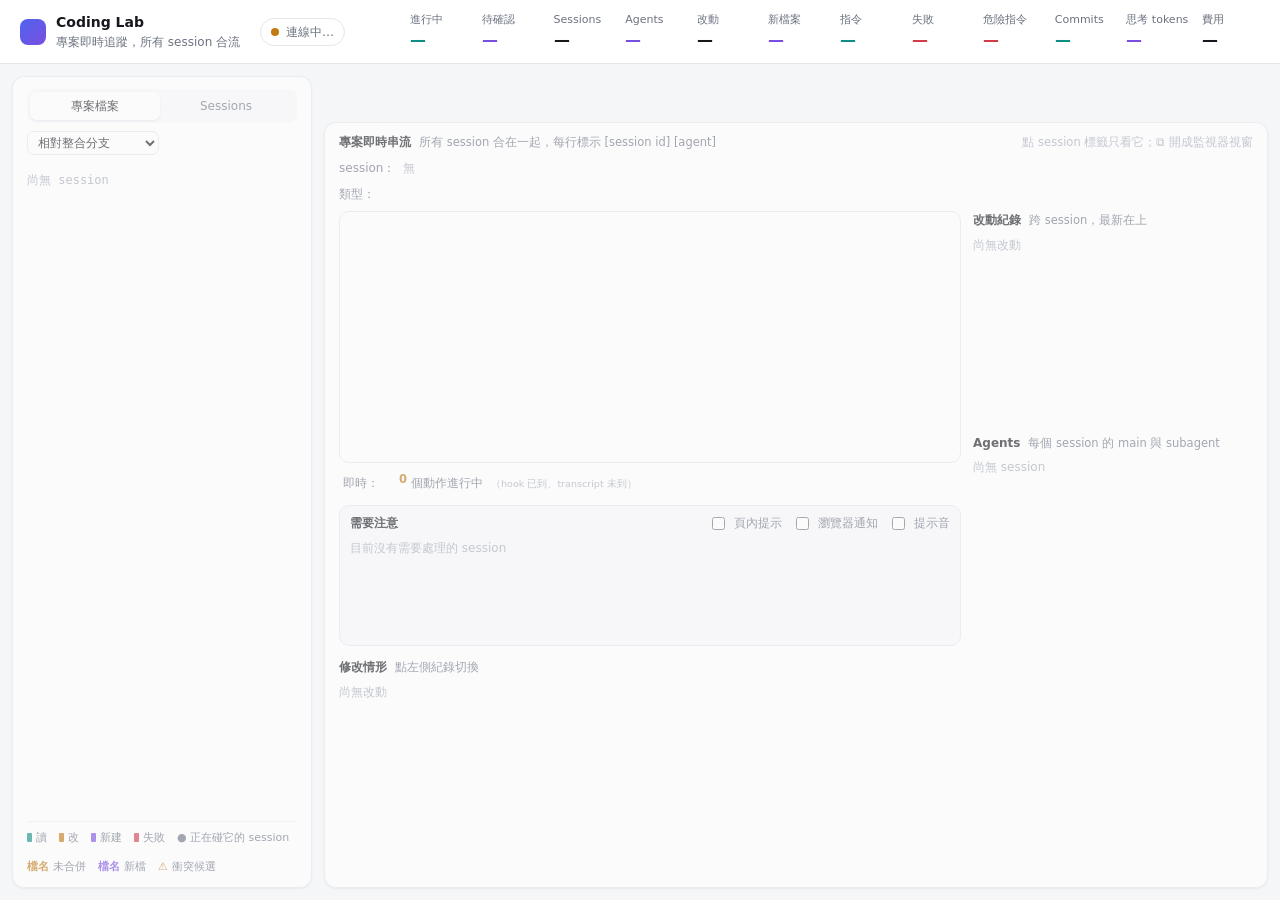
==== web/index.html @ 51d3cd5a "「相對 main」改成自動偵測整合分支：依序找 develop、main、master，baseRef 回實際用的分支；選單改叫「相對整合分支」 refs #693 [done] Co-Authore" ====
<!doctype html>
<html lang="zh-Hant">
<head>
<meta charset="utf-8">
<meta name="viewport" content="width=device-width, initial-scale=1">
<title>Coding Lab</title>
<link rel="stylesheet" href="css/app.css">
<script type="module" src="js/main.js"></script>
</head>
<body class="stale">
<header class="top">
  <div class="brand"><div><h1>Coding Lab</h1><small id="project">專案即時追蹤，所有 session 合流</small></div></div>
  <div class="ctl">
    <span class="conn connecting" id="conn"><i></i><span id="connText">連線中…</span></span>
    <button class="btn" id="mockDrop" hidden>模擬斷線</button>
  </div>
  <div class="kpis" id="kpis">
    <div class="kpi"><span>進行中</span><b class="live" data-k="live">—</b></div>
    <div class="kpi"><span>待確認</span><b class="v" data-k="attention">—</b></div>
    <div class="kpi"><span>Sessions</span><b data-k="sessions">—</b></div>
    <div class="kpi"><span>Agents</span><b class="v" data-k="agents">—</b></div>
    <div class="kpi"><span>改動</span><b data-k="edits">—</b></div>
    <div class="kpi"><span>新檔案</span><b class="v" data-k="writes">—</b></div>
    <div class="kpi"><span>指令</span><b class="t" data-k="commands">—</b></div>
    <div class="kpi"><span>失敗</span><b class="r" data-k="failures">—</b></div>
    <div class="kpi"><span>危險指令</span><b class="r" data-k="dangers">—</b></div>
    <div class="kpi"><span>Commits</span><b class="t" data-k="commits">—</b></div>
    <div class="kpi km" tabindex="0" data-m="thinkingTokens"><span>思考 tokens<i class="km-i">▾</i></span><b class="v" data-k="thinkingTokens">—</b></div>
    <div class="kpi km" tabindex="0" data-m="costUsd"><span>費用<i class="km-i">▾</i></span><b data-k="costUsd">—</b></div>
  </div>
</header>
<div class="kpop" id="kpop" role="tooltip" hidden></div>
<div class="toasts" id="toasts" aria-live="polite"></div>

<div class="main">
  <section class="col col-tree">
    <div class="tabs" role="tablist">
      <button class="tab on" role="tab" data-t="tree">專案檔案</button>
      <button class="tab" role="tab" data-t="sess">Sessions<small id="sessCount"></small></button>
    </div>
    <div class="tbar" id="tbar">
      <select id="tProj" title="專案（session 的 cwd；worktree 與子目錄歸到上層）" hidden></select>
      <select id="tBase" title="檔名顏色依這個基準的 git 狀態">
        <option value="main">相對整合分支</option>
        <option value="since">本次開啟以來</option>
        <option value="session">單一 session</option>
        <option value="commit">相對某個 commit</option>
      </select>
      <select id="tBaseSess" title="只看這個 session 的改動" hidden></select>
      <input id="tBaseHash" class="hash" placeholder="commit hash" spellcheck="false" autocomplete="off" maxlength="64" hidden>
      <small class="tinfo" id="tInfo"></small>
    </div>
    <div class="tree pane" id="tree"><div class="none">尚無 session</div></div>
    <div class="sess pane" id="sess" hidden><div class="none">尚無 session</div></div>
    <div class="leg" id="treeLeg"><span><i style="background:var(--teal)"></i>讀</span><span><i style="background:var(--amber)"></i>改</span><span><i style="background:var(--violet)"></i>新建</span><span><i style="background:var(--rose)"></i>失敗</span><span>● 正在碰它的 session</span><span class="lg-git"><b class="g-mod">檔名</b>未合併</span><span class="lg-git"><b class="g-new">檔名</b>新檔</span><span class="lg-git"><b class="g-cf">⚠</b>衝突候選</span></div>
  </section>

  <section class="col col-work">
    <nav class="stabs" id="stabs"></nav>
    <div class="blk" id="replayblk" hidden>
      <div class="ovh"><h2>專案回放<small>選專案與時間範圍，所有 session（含已結束）合成一條串流</small></h2><span class="rptag">回放</span></div>
      <div class="filters rpform">
        <select id="rpProj" title="專案（session 的 cwd；worktree 與子目錄歸到上層）"></select>
        <select id="rpRange" title="時間範圍">
          <option value="3h">最近 3 小時</option>
          <option value="today">今天</option>
          <option value="yesterday">昨天</option>
          <option value="custom">自訂</option>
        </select>
        <span id="rpCustom" hidden><input type="datetime-local" id="rpFrom" aria-label="開始"> – <input type="datetime-local" id="rpTo" aria-label="結束"></span>
        <button class="btn sm" id="rpGo">載入</button>
        <small class="tinfo" id="rpInfo"></small>
      </div>
      <div class="filters"><span class="lab">session：</span><span id="rpSess"><span class="none">無</span></span></div>
      <div class="filters"><span class="lab">類型：</span><span id="rpKind"></span></div>
      <div class="streamwrap rpwrap"><div class="stream" id="rpStream"></div></div>
    </div>
    <div class="blk" id="allblk">
      <div class="ovh"><h2>專案即時串流<small>所有 session 合在一起，每行標示 [session id] [agent]</small></h2><span class="hint">點 session 標籤只看它；⧉ 開成監視器視窗</span></div>
      <div class="degraded-note" id="degradedNote" role="status" hidden></div>
      <div class="filters"><span class="lab">session：</span><span id="fSess"><span class="none">無</span></span></div>
      <div class="filters"><span class="lab">類型：</span><span id="fKind"></span></div>
      <div class="sgrid">
        <div class="scol">
          <div class="streamwrap">
            <div class="stream" id="stream"></div>
            <div class="livebar">
              <button id="liveToggle" aria-expanded="false" aria-controls="liveWin">即時：<b id="liveN">0</b> 個動作進行中<small>（hook 已到、transcript 未到）</small></button>
            </div>
          </div>
          <div class="att-blk">
            <div class="ovh"><h2>需要注意</h2>
              <label class="swl"><input type="checkbox" id="nToast">頁內提示</label>
              <label class="swl" id="nBrowserL"><input type="checkbox" id="nBrowser">瀏覽器通知</label>
              <label class="swl"><input type="checkbox" id="nSound">提示音</label>
              <button class="hint nhint" id="nHint" hidden></button>
              <button class="btn sm ackall" id="ackAll" hidden title="已確認佇列裡的每一列（所有視窗一致）">全部確認</button>
            </div>
            <div class="att" id="att"><div class="none">目前沒有需要處理的 session</div></div>
          </div>
        </div>
        <div class="sside">
          <div class="sblk"><h2>改動紀錄<small>跨 session，最新在上</small></h2><div class="chg" id="chg"><div class="none">尚無改動</div></div></div>
          <div class="sblk"><h2>Agents<small>每個 session 的 main 與 subagent</small></h2><div class="agall" id="agall"><div class="none">尚無 session</div></div></div>
        </div>
        <div class="sside">
          <div class="sblk"><h2>修改情形<small>點左側紀錄切換</small></h2>
            <div class="fb" id="gfb" hidden><div class="h"><span id="fbKind"></span><b id="fbPath"></b></div><div class="diff" id="fbBody"></div></div>
            <div class="none" id="gfbNone">尚無改動</div>
          </div>
        </div>
      </div>
    </div>
    <div class="blk spane" id="spane" hidden>
      <div class="ph">
        <span class="sid" id="spSid"></span><span class="pr" id="spPrompt"></span><span class="right"><span class="rptag" id="spReplayTag" title="從存下來的紀錄讀回" hidden>回放</span><span class="mdl" id="spModel"></span><button class="btn sm" id="spReplay" title="從存下來的紀錄重新讀回這個 session" hidden>▶ 回放</button><button class="btn sm" id="spPop" title="開成監視器視窗">⧉ 監視器</button></span>
        <span class="doing" id="spDoing" hidden></span>
        <span class="meta">
          <span>⎇ <b id="spBranch">—</b></span>
          <span title="session 的 cwd（第一次 SessionStart）">📁 <b id="spCwd">—</b></span>
          <span>commits <b id="spCommits">0</b></span>
          <span class="glast" id="spLast">尚無 commit</span>
          <span class="gd" id="spDanger" hidden>⚠ 危險 <b id="spDangerN">0</b></span>
          <span>費用 <b id="spCost">—</b></span>
        </span>
      </div>
      <div class="now" id="spNow"><span class="st" id="spNowSt">—</span><span class="what" id="spNowWhat"></span><span class="tag" id="spNowAg"></span></div>
      <div class="thinkbox" id="spThink" hidden><b>思考</b><span id="spThinkText"></span><small id="spThinkTag"></small></div>
      <div class="dzbox" id="spDz" hidden role="alert">
        <h2>⚠ 危險指令<small id="spDzN"></small></h2>
        <div class="dzlist" id="spDzList"></div>
      </div>
      <div class="spgrid">
        <div class="streamwrap"><h2>終端機<small>這個 session 的完整串流</small></h2><div class="stream" id="spStream"></div></div>
        <div class="sblk"><h2>正在修改的檔案<small id="spFilesN">這個 session 碰過的檔案</small></h2>
          <div class="files" id="spFiles"><div class="none">尚無改動</div></div>
          <div class="fb" id="spFb" hidden><div class="h"><span id="spFbKind"></span><b id="spFbPath"></b></div><div class="diff" id="spFbBody"></div></div>
        </div>
      </div>
      <div class="sblk"><h2>開出來的 agent<small id="spAgN"></small></h2><div class="lanes" id="spLanes"></div></div>
    </div>
  </section>
</div>
<dialog class="floatwin" id="liveWin" aria-labelledby="liveWinTitle">
  <div class="fw-h" id="liveWinHandle">
    <b id="liveWinTitle">進行中的動作</b>
    <small>hook 已到、transcript 未到・拖標題列移動、右下角縮放</small>
    <button class="fw-x" id="liveWinClose" aria-label="關閉">×</button>
  </div>
  <div class="fw-b livelist" id="liveList"></div>
</dialog>
<pre id="benchOut" hidden></pre>
</body>
</html>
---- web/css/app.css ----
/* Coding Lab 前端。版面沿用 docs/plan/prototype.html；只用系統字型（本機工具，離線也要能開）。 */
:root{
  box-sizing:border-box;
  color-scheme:light;
  --bg:#F5F6F8; --panel:#FFFFFF; --panel-2:#F8F9FB; --line:#E3E6EB; --line-soft:#EEF0F3;
  --ink:#16181D; --muted:#6B7280; --dim:#A3A9B4;
  --accent:#4F63F0; --accent-soft:#ECEFFE;
  --amber:#C27A12; --amber-soft:#FBEFD9; --teal:#0F8F84; --teal-soft:#DDF3F0; --rose:#D13B4A; --rose-soft:#FBE3E6; --violet:#7A4FE0; --violet-soft:#EEE8FB;
  --term:#FFFFFF; --term-ink:#2B2F38; --term-dim:#8A919E;
  --shadow:0 1px 2px rgba(16,24,40,.04),0 1px 3px rgba(16,24,40,.06);
  --sans:system-ui,-apple-system,"Segoe UI","Noto Sans TC","PingFang TC","Microsoft JhengHei",sans-serif;
  --mono:ui-monospace,SFMono-Regular,"JetBrains Mono","Cascadia Mono",Menlo,Consolas,monospace;
  /* session 固定色（js/color.js 依 id 雜湊選一個）；避開純紅，紅色保留給危險 */
  --s0:#C2410C; --s1:#A16207; --s2:#4D7C0F; --s3:#15803D; --s4:#0F766E; --s5:#0E7490;
  --s6:#1D4ED8; --s7:#4338CA; --s8:#7E22CE; --s9:#A21CAF; --s10:#BE185D; --s11:#57534E;
}
@media (prefers-color-scheme: dark){
  :root:not([data-theme="light"]){
    color-scheme:dark;
    --bg:#0F1115; --panel:#161920; --panel-2:#1C2028; --line:#262B35; --line-soft:#1F242D;
    --ink:#E8EAF0; --muted:#9AA3B2; --dim:#5C6473;
    --accent:#8291FF; --accent-soft:#232A4D;
    --amber:#E5A94A; --amber-soft:#3A2E16; --teal:#49C2B6; --teal-soft:#153A36; --rose:#F07A86; --rose-soft:#42232A; --violet:#A98BFF; --violet-soft:#2C2447;
    --term:#0D1016; --term-ink:#D7DBE4; --term-dim:#6B7382;
    --shadow:none;
    --s0:#FB923C; --s1:#FACC15; --s2:#A3E635; --s3:#4ADE80; --s4:#2DD4BF; --s5:#22D3EE;
    --s6:#60A5FA; --s7:#818CF8; --s8:#C084FC; --s9:#E879F9; --s10:#F472B6; --s11:#D6D3D1;
  }
}
:root[data-theme="dark"]{
  color-scheme:dark;
  --bg:#0F1115; --panel:#161920; --panel-2:#1C2028; --line:#262B35; --line-soft:#1F242D;
  --ink:#E8EAF0; --muted:#9AA3B2; --dim:#5C6473;
  --accent:#8291FF; --accent-soft:#232A4D;
  --amber:#E5A94A; --amber-soft:#3A2E16; --teal:#49C2B6; --teal-soft:#153A36; --rose:#F07A86; --rose-soft:#42232A; --violet:#A98BFF; --violet-soft:#2C2447;
  --term:#0D1016; --term-ink:#D7DBE4; --term-dim:#6B7382;
  --shadow:none;
  --s0:#FB923C; --s1:#FACC15; --s2:#A3E635; --s3:#4ADE80; --s4:#2DD4BF; --s5:#22D3EE;
  --s6:#60A5FA; --s7:#818CF8; --s8:#C084FC; --s9:#E879F9; --s10:#F472B6; --s11:#D6D3D1;
}
*{box-sizing:inherit}
html,body{height:100%;margin:0}
body{background:var(--bg);color:var(--ink);font-family:var(--sans);font-size:13px;line-height:1.5;display:flex;flex-direction:column;-webkit-font-smoothing:antialiased}
button,select{font:inherit;color:inherit;background:none;border:0;cursor:pointer}
button:focus-visible{outline:2px solid var(--accent);outline-offset:2px;border-radius:6px}
.mono{font-family:var(--mono)}
.none{color:var(--dim);font-size:12px}

/* top */
.top{display:grid;grid-template-columns:auto auto 1fr;align-items:center;gap:20px;padding:12px 20px;background:var(--panel);border-bottom:1px solid var(--line)}
@media (max-width:900px){.top{grid-template-columns:1fr;gap:10px}}
.brand{display:flex;align-items:center;gap:10px}
.brand:before{content:"";width:26px;height:26px;border-radius:8px;background:linear-gradient(135deg,var(--accent),var(--violet))}
.brand h1{margin:0;font-size:14px;font-weight:600}
.brand small{display:block;color:var(--muted);font-size:12px;font-weight:400}
.ctl{display:flex;gap:6px;align-items:center;flex-wrap:wrap}
.btn{padding:6px 12px;border-radius:8px;border:1px solid var(--line);background:var(--panel);font-size:12.5px;font-weight:500}
.btn:hover{background:var(--panel-2)}
.conn{display:inline-flex;align-items:center;gap:7px;padding:4px 10px;border-radius:999px;border:1px solid var(--line);font-size:12px;color:var(--muted);white-space:nowrap}
.conn i{width:8px;height:8px;border-radius:50%;background:var(--dim)}
.conn.open i{background:var(--teal);box-shadow:0 0 0 3px var(--teal-soft)}
.conn.connecting i{background:var(--amber)}
.conn.closed,.conn.incompatible{color:var(--rose);border-color:var(--rose-soft);background:var(--rose-soft)}
.conn.closed i,.conn.incompatible i{background:var(--rose)}
.conn b{font-weight:500;color:var(--ink);font-family:var(--mono);font-size:11px}
.kpis{display:flex;flex-wrap:wrap;gap:4px 14px;justify-content:flex-end}
.kpi span{display:block;color:var(--muted);font-size:11px}
.kpi b{font-weight:600;font-size:16px;font-variant-numeric:tabular-nums}
.kpi b.t,.kpi b.live{color:var(--teal)}.kpi b.r{color:var(--rose)}.kpi b.v{color:var(--violet)}

/* layout */
.main{flex:1;display:grid;grid-template-columns:300px 1fr;gap:12px;padding:12px;min-height:0}
@media (max-width:760px){.main{grid-template-columns:1fr}.col-tree{max-height:40vh}}
.col{background:var(--panel);border:1px solid var(--line);border-radius:12px;box-shadow:var(--shadow);padding:12px 14px;min-width:0;display:flex;flex-direction:column;gap:8px;min-height:0}
.col-work{gap:12px;background:transparent;border:0;box-shadow:none;padding:0}
h2{margin:0;font-size:12px;font-weight:600}
h2 small{color:var(--muted);font-weight:400;margin-left:8px;font-size:11.5px}
.blk{display:flex;flex-direction:column;gap:8px;min-width:0;min-height:0;flex:1;background:var(--panel);border:1px solid var(--line);border-radius:12px;box-shadow:var(--shadow);padding:10px 14px}
.ovh{display:flex;align-items:center;gap:10px;flex-wrap:wrap}
.ovh h2{margin-right:auto}
.ovh .hint{color:var(--dim);font-size:11.5px}

/* left tabs */
.tabs{display:flex;gap:4px;background:var(--panel-2);padding:3px;border-radius:9px}
.tab{flex:1;font-size:12px;font-weight:500;color:var(--muted);padding:5px 10px;border-radius:7px}
.tab small{font-weight:400;margin-left:6px;color:var(--dim)}
.tab.on{background:var(--panel);color:var(--ink);box-shadow:var(--shadow)}
.pane[hidden],.blk[hidden],.thinkbox[hidden]{display:none!important}
.tree{overflow:auto;flex:1;font-family:var(--mono);font-size:12px;line-height:22px;min-height:0;position:relative}
/* 檔案樹（#642）：固定列高 22px，只畫看得到的列（tree.js 給列、main.js 虛擬化） */
.tree .tin{position:relative}
.node{position:absolute;left:0;right:0;height:22px;display:grid;grid-template-columns:minmax(0,1fr) auto;align-items:center;white-space:nowrap;padding:0 6px;border-radius:6px;text-align:left;width:100%}
.node .lbl{overflow:hidden;text-overflow:ellipsis}
.node .pre{color:var(--dim)}
.node.dir{cursor:pointer}
.node.dir .lbl{color:var(--muted)}
.node.dir:hover,.node.file:hover{background:var(--panel-2)}
.node.file .lbl{color:var(--ink)}
.node.g-mod .nm{color:var(--amber)}
.node.g-new .nm{color:var(--violet)}
.node.g-del .nm{color:var(--dim);text-decoration:line-through}
.node.isnew .nm:after{content:" +";color:var(--violet)}
.node .cf{color:var(--amber);margin-left:4px}
.node.cflt{box-shadow:inset 0 0 0 1px var(--amber)}
.node .mk{display:flex;gap:2px;margin-left:8px;align-items:center}
.node .mk i{width:5px;height:9px;display:block;border-radius:1px}
.node .mk i.r{background:var(--teal)}.node .mk i.e{background:var(--amber)}.node .mk i.w{background:var(--violet)}.node .mk i.x{background:var(--rose)}
.node .mk small{color:var(--dim);font-size:10px;margin-left:1px}
.node .sb{display:flex;gap:2px;margin-left:4px}
.node .sb i{width:7px;height:7px;border-radius:50%}
.node.lit .pre{animation:lit 1.2s ease-out}@keyframes lit{0%{color:var(--accent)}100%{color:var(--dim)}}
.node.flash{animation:fl .9s ease-out}@keyframes fl{0%{background:var(--teal-soft)}100%{background:transparent}}
.node.flash-e{animation:fle .9s ease-out}@keyframes fle{0%{background:var(--amber-soft)}100%{background:transparent}}
.node.flash-w{animation:flw 1.1s ease-out}@keyframes flw{0%{background:var(--violet-soft)}100%{background:transparent}}
.node.flash-x{animation:flx 1.2s ease-out}@keyframes flx{0%{background:var(--rose-soft)}100%{background:transparent}}
@media (prefers-reduced-motion: reduce){.node[class*="flash"],.node.lit .pre{animation:none}}
.tbar{display:flex;flex-wrap:wrap;gap:6px;align-items:center;font-size:12px}
.tbar select,.tbar input{border:1px solid var(--line);border-radius:7px;background:var(--panel);padding:3px 6px;font-size:12px;max-width:100%;min-width:0;color:var(--ink)}
.tbar select#tProj{max-width:100%}
.tbar input.hash{font-family:var(--mono);width:11em}
.tbar input.hash.bad{border-color:var(--rose)}
.tbar .tinfo{color:var(--muted);flex-basis:100%;white-space:nowrap;overflow:hidden;text-overflow:ellipsis}
.tbar .tinfo.err{color:var(--rose)}
.leg .lg-git b{font-weight:600;margin-right:4px}
.leg .g-mod{color:var(--amber)}.leg .g-new{color:var(--violet)}.leg .g-cf{color:var(--amber)}
.leg{display:flex;gap:12px;color:var(--muted);font-size:11px;border-top:1px solid var(--line-soft);padding-top:8px;flex-wrap:wrap}
.leg i{display:inline-block;width:5px;height:9px;vertical-align:-1px;margin-right:4px;border-radius:1px}
.sess{overflow:auto;flex:1;display:flex;flex-direction:column;gap:4px;font-size:12px;min-height:0}
.sess button{display:grid;grid-template-columns:auto 1fr auto;gap:8px;text-align:left;padding:6px 8px;border-radius:8px;align-items:start}
.sess button:hover,.sess button.sel{background:var(--accent-soft)}
.sess button .id{font-family:var(--mono);font-size:11px;font-weight:600}
.sess button .pr{white-space:nowrap;overflow:hidden;text-overflow:ellipsis}
.sess button small{display:block;color:var(--muted);font-size:11px}
.sess button .r{text-align:right;color:var(--muted);font-weight:500;font-size:11px}
.sess button .mdl{font-family:var(--mono);font-size:10.5px;color:var(--dim);margin-left:4px}
.sess button.ended{opacity:.75}
.sess .srow{display:flex;gap:4px;align-items:center}
.sess .srow>button:first-child{flex:1;min-width:0}
.sess button.rp{display:inline-block;flex:none;padding:2px 8px;font-size:11px;white-space:nowrap;color:var(--accent)}
.sess .more{font-size:11px;color:var(--dim);text-align:center;padding:4px}
.sess button .r.run{color:var(--teal)}.sess button .r.danger,.sess button .r.fail{color:var(--rose)}.sess button .r.wait{color:var(--amber)}.sess button .r.done{color:var(--accent)}

/* session tab 列 */
.stabs{display:flex;gap:4px;overflow-x:auto;padding-bottom:2px;align-items:center}
.stab{display:inline-flex;align-items:center;gap:6px;padding:5px 10px;border-radius:8px;font-size:12px;color:var(--muted);white-space:nowrap;border:1px solid transparent}
.stab:hover{background:var(--panel-2)}
.stab.on{background:var(--panel);color:var(--ink);border-color:var(--line)}
.stab .sw{width:3px;height:14px;border-radius:2px}
.stab .dot{width:7px;height:7px;border-radius:50%;background:var(--dim)}
.stab.run .dot{background:var(--teal)}.stab.danger .dot,.stab.fail .dot{background:var(--rose)}.stab.wait .dot{background:var(--amber)}.stab.done .dot{background:var(--accent)}
.stab .id{font-family:var(--mono);font-size:11.5px}
.stab .pop{color:var(--dim);font-size:11px;padding:0 3px;border-radius:4px}
.stab .pop:hover{color:var(--accent);background:var(--accent-soft)}
.stab small{color:var(--dim)}

/* filters */
.filters{display:flex;flex-wrap:wrap;gap:6px;align-items:center;font-size:12px}
.degraded-note{margin:6px 0;padding:6px 10px;border-radius:6px;font-size:12px;background:var(--amber-soft);color:var(--amber);border:1px solid var(--amber)}
.degraded-note[hidden]{display:none}
.filters .lab{color:var(--muted);margin-right:2px}
.fchip{padding:3px 9px;border-radius:999px;border:1px solid var(--line);font-size:11.5px;color:var(--ink);background:var(--panel-2);display:inline-flex;align-items:center;gap:5px}
.fchip i{width:7px;height:7px;border-radius:50%}
.fchip .mono{font-size:11px}

/* 三欄 */
.sgrid{flex:1;display:grid;grid-template-columns:minmax(0,1.3fr) 300px minmax(0,1fr);gap:12px;min-height:520px}
@media (max-width:1300px){.sgrid{grid-template-columns:minmax(0,1fr) 280px}.sgrid .sside:last-child{grid-column:1/3}}
@media (max-width:900px){.sgrid{grid-template-columns:1fr}.sgrid .sside:last-child{grid-column:auto}}
.scol{display:grid;grid-template-rows:2fr 1fr;gap:10px;min-height:0;min-width:0}
/* 合流串流（虛擬化：每行固定 20px，展開的行另外量高度；js/stream-view.js 的 ROW_H 要跟這裡一致） */
.streamwrap{display:flex;flex-direction:column;gap:6px;min-height:0}
/* contain：串流內容變動時，排版只在串流裡算，不擴散到整頁（不支援的瀏覽器忽略，行為不變） */
.stream{contain:strict;flex:1;position:relative;min-height:0;border:1px solid var(--line);border-radius:10px;background:var(--term);color:var(--term-ink);padding:8px 10px;overflow:auto;overflow-anchor:none;font-family:var(--mono);font-size:12px}
.vl-space{position:relative}
.vl-more{display:block;width:100%;margin-bottom:6px;padding:3px 0;border:1px dashed var(--line);border-radius:6px;color:var(--muted);font-size:11.5px}
.vl-more:hover{color:var(--accent);border-color:var(--accent)}
/* 沒有更多可載入時只隱藏、保留位置：按鈕消失不能讓串流內容往上跳 */
.vl-more[hidden]{display:block;visibility:hidden}
.vl-space .ln{position:absolute;left:0;right:0;top:0;min-height:20px;padding:0 4px;border-radius:4px;contain:layout paint style}
.ln .hd{height:20px;line-height:20px;white-space:nowrap;overflow:hidden;text-overflow:ellipsis}
.ln.can-open{cursor:pointer}
.ln.can-open:focus-visible{outline:2px solid var(--accent);outline-offset:-2px}
.ln.can-open:hover{background:var(--panel-2)}
.ln.can-open .hd:after{content:" ▸";color:var(--term-dim)}
.ln.open .hd:after{content:" ▾"}
.ln .full{white-space:pre-wrap;word-break:break-all;margin:2px 0 6px;padding:6px 10px;border-left:2px solid var(--line);background:var(--panel-2);border-radius:0 6px 6px 0;color:var(--ink);line-height:1.55;cursor:text}
.ln.th .full{border-left-color:var(--violet);background:var(--violet-soft)}
.ln .ss{display:inline-block;min-width:82px;font-weight:600}
.ln .tg{display:inline-block;width:96px;margin-right:4px;color:var(--term-dim);overflow:hidden;text-overflow:ellipsis;vertical-align:top}
.ln .p{color:var(--accent)}.ln .c{color:var(--term-ink)}.ln .o{color:var(--term-dim)}
.ln .ok{color:var(--teal)}.ln .bad{color:var(--rose)}.ln .run{color:var(--amber)}
.ln .rd{color:var(--teal)}.ln .ed{color:var(--amber)}.ln .wr{color:var(--violet)}.ln .wr+b,.ln b{font-weight:500}
.ln.th{color:var(--muted)}.ln.th .hd{font-style:italic}.ln .ss,.ln .tg{font-style:normal}.ln .lbl{color:var(--violet);font-style:normal}
.ln .tx{color:var(--term-ink)}
.ln .st{color:var(--accent);font-weight:500}.ln .st.wait{color:var(--amber)}.ln .st.bad{color:var(--rose)}.ln .st.idle,.ln .st.task{color:var(--term-dim);font-weight:400}
.ln .pr{color:var(--ink);font-weight:500}
.ln.dz{background:var(--rose-soft)}.ln.dz:hover{background:var(--rose-soft)}
.ln .warn{color:var(--rose);font-weight:500;margin-left:6px}
.ln .tag{display:inline-block;margin-left:6px;padding:0 6px;line-height:16px;border-radius:999px;background:var(--amber-soft);color:var(--amber);font-size:10.5px;font-family:var(--sans)}
.ln.pending{opacity:.6}
.newpill{position:sticky;bottom:6px;display:none;margin:0 auto;width:max-content;background:var(--ink);color:var(--bg);padding:4px 12px;border-radius:999px;font-size:11.5px;z-index:1}
.newpill.show{display:block}
.livebar{font-size:11.5px;color:var(--muted)}
.livebar>button{display:flex;gap:4px;align-items:baseline;padding:2px 4px;border-radius:6px;color:var(--muted)}
.livebar>button:hover{color:var(--ink)}
.livebar>button b{color:var(--amber);font-weight:600}
.livebar small{color:var(--dim);margin-left:4px}
.livelist{font-family:var(--mono);font-size:11.5px;background:var(--term)}
.livelist .ln{position:static}
.fchip.off{opacity:.45;text-decoration:line-through}
.fchip.ended{border-style:dashed}
#benchOut{position:fixed;left:16px;bottom:16px;z-index:9;margin:0;padding:10px 14px;background:var(--ink);color:var(--bg);border-radius:8px;font-size:13px}
.att-blk{display:flex;flex-direction:column;gap:6px;min-height:0;border:1px solid var(--line);border-radius:10px;padding:8px 10px;background:var(--panel-2)}
.att{overflow:auto;flex:1;min-height:0;display:flex;flex-direction:column;gap:4px}
.swl{display:inline-flex;align-items:center;gap:6px;font-size:12px;color:var(--muted)}
.swl input{accent-color:var(--accent)}
.sside{display:flex;flex-direction:column;gap:10px;min-width:0;min-height:0}
.sblk{display:flex;flex-direction:column;gap:6px;min-height:0;flex:1}
.chg,.agall{display:flex;flex-direction:column;gap:4px;overflow:auto;flex:1;min-height:100px;max-height:300px;font-size:11.5px}
.agrow{display:grid;grid-template-columns:76px 1fr;gap:8px;align-items:start;padding:4px 6px;border-radius:6px;border:1px solid var(--line-soft)}
.agrow .ss{font-family:var(--mono);font-size:11px;font-weight:600}
.agrow .ags{display:flex;flex-wrap:wrap;gap:4px;min-width:0}
.agc{display:inline-flex;align-items:center;gap:5px;padding:1px 7px;border-radius:999px;background:var(--panel-2);font-size:11px;color:var(--muted);max-width:100%}
.agc i{width:6px;height:6px;border-radius:50%;background:var(--dim);flex:none}
.agc.run i{background:var(--teal)}.agc.done i{background:var(--accent)}.agc.fail i,.agc.danger i{background:var(--rose)}
.agc b{font-weight:500;color:var(--ink);white-space:nowrap;overflow:hidden;text-overflow:ellipsis;max-width:12em;flex:0 0 auto}
.agc .mdl{font-size:10px;color:var(--violet);white-space:nowrap}
.agc.fin{color:var(--muted)}.agc.fin i{background:var(--accent)}
.agc .cur{font-family:var(--mono);font-size:10.5px;overflow:hidden;text-overflow:ellipsis;white-space:nowrap;max-width:160px;flex:0 1 auto;min-width:0}
.agc.bg{opacity:.55;font-style:italic}.agc.bg b{font-weight:400;color:var(--muted)}
.fb{border:1px solid var(--line);border-radius:8px;flex:1;min-height:200px;overflow:auto}

/* 斷線時整頁淡化，提示資料可能不是最新 */
body.stale .main{opacity:.6;transition:opacity .3s}
@media (prefers-reduced-motion: reduce){body.stale .main{transition:none}}

/* 其他每幀會變的面板也限制排版範圍，避免它們的變動拖累串流（同上，不支援就忽略） */
.agall,.chg,.att{contain:strict}
.kpis,.stabs{contain:layout paint style}
/* 每幀會變的小地方給固定大小＋contain:strict，變動只在框內重排，不會引發整頁排版 */
.stabs{height:34px;contain:strict}
.kpi b{display:block;width:3.6em;height:22px;line-height:22px;contain:strict;white-space:nowrap}
#liveN{display:inline-block;width:3ch;height:1.4em;text-align:right;contain:strict;vertical-align:bottom}
.agrow{contain:layout paint style}

/* 改動紀錄（中欄）與修改情形（右欄） */
.chg button{display:grid;grid-template-columns:auto auto minmax(0,1fr) auto auto;gap:8px;text-align:left;padding:3px 6px;border-radius:6px;color:var(--ink);font-family:var(--mono);font-size:11px;align-items:center;min-height:22px}
.chg button:hover,.chg button.sel{background:var(--panel-2)}
.chg button.sel{outline:1px solid var(--line)}
.chg .ss{font-weight:600}
.chg .k{font-size:10px;padding:0 5px;border-radius:999px;font-family:var(--sans)}
.chg .k.e{background:var(--amber-soft);color:var(--amber)}.chg .k.w{background:var(--violet-soft);color:var(--violet)}
.chg .pth{overflow:hidden;text-overflow:ellipsis;white-space:nowrap}
.chg .n{color:var(--muted);white-space:nowrap}.chg .n .a{color:var(--teal)}.chg .n .d{color:var(--rose)}
.chg .ag{color:var(--muted);font-size:10px;max-width:90px;overflow:hidden;text-overflow:ellipsis;white-space:nowrap}
.chg .hint{color:var(--dim);font-size:10.5px;padding:2px 6px;font-family:var(--sans)}
.fb[hidden]{display:none}
.fb .h{display:flex;justify-content:space-between;gap:10px;padding:5px 10px;border-bottom:1px solid var(--line-soft);color:var(--muted);font-size:11px;position:sticky;top:0;background:var(--panel-2);z-index:1}
.fb .h b{color:var(--ink);font-weight:500;font-family:var(--mono);font-size:11px;overflow:hidden;text-overflow:ellipsis;white-space:nowrap}
.diff{font-family:var(--mono);font-size:12px;line-height:1.55}
.diff .hunk{color:var(--accent);background:var(--accent-soft);padding:3px 12px;font-size:11.5px}
.diff .note{color:var(--muted);padding:6px 12px;font-family:var(--sans);font-size:12px}
.diff .dl{display:grid;grid-template-columns:40px 40px 14px minmax(0,1fr);padding:0 12px 0 0}
.diff .dl.w{grid-template-columns:40px minmax(0,1fr)}
.diff .dl span{white-space:pre-wrap;word-break:break-all}
.diff .dl .no{color:var(--dim);text-align:right;padding-right:8px;user-select:none}
.diff .dl .mk{color:var(--muted);user-select:none}
.diff .dl.add{background:var(--teal-soft)}.diff .dl.add .mk,.diff .dl.add .tx{color:var(--teal)}
.diff .dl.del{background:var(--rose-soft)}.diff .dl.del .mk,.diff .dl.del .tx{color:var(--rose)}

/* 浮動視窗（非 modal：沒有遮罩、不模糊背景）；拖標題列移動，右下角縮放 */
.floatwin{position:fixed;inset:auto;margin:0;padding:0;border:1px solid var(--line);border-radius:10px;background:var(--panel);color:var(--ink);box-shadow:0 12px 32px rgba(16,24,40,.18);resize:both;overflow:hidden;min-width:280px;min-height:140px;z-index:20}
.floatwin[open]{display:flex;flex-direction:column}
.fw-h{display:flex;align-items:baseline;gap:8px;padding:6px 8px 6px 12px;border-bottom:1px solid var(--line-soft);background:var(--panel-2);cursor:move;user-select:none;touch-action:none;flex:none}
.fw-h b{font-size:12px;font-weight:600}
.fw-h small{color:var(--dim);font-size:11px;flex:1;white-space:nowrap;overflow:hidden;text-overflow:ellipsis}
.fw-x{font-size:16px;line-height:1;padding:2px 8px;border-radius:6px;color:var(--muted);cursor:pointer}
.fw-x:hover{background:var(--rose-soft);color:var(--rose)}
.fw-b{flex:1;overflow:auto;padding:6px 8px;min-height:0}

/* KPI 依模型分列（#643） */
.km{cursor:default;outline:none}
.km .km-i{display:none;font-style:normal;font-size:9px;margin-left:2px;color:var(--dim)}
.km.has .km-i{display:inline}
.km:focus-visible span{text-decoration:underline}
.kpop{position:fixed;z-index:50;min-width:240px;max-width:340px;padding:8px 10px;background:var(--panel);border:1px solid var(--line);border-radius:6px;box-shadow:0 6px 20px rgba(0,0,0,.18);font-size:12px}
.kpop-h{color:var(--muted);font-size:11px;margin-bottom:4px}
.kpop-r{display:grid;grid-template-columns:7em 1fr 4.2em 2.6em;align-items:center;gap:6px;padding:2px 0}
.kpop-r .m{font-family:var(--mono);overflow:hidden;text-overflow:ellipsis;white-space:nowrap}
.kpop-r .bar{display:block;height:6px;background:var(--line-soft);border-radius:3px;overflow:hidden}
.kpop-r .bar i{display:block;height:100%;background:var(--violet)}
.kpop-r b{font-weight:600;text-align:right;font-variant-numeric:tabular-nums}
.kpop-r small{color:var(--muted);text-align:right;font-variant-numeric:tabular-nums}

/* 注意佇列（#646） */
.arow{display:grid;grid-template-columns:3.2em 6.2em 1fr auto auto auto;align-items:center;gap:8px;padding:4px 8px;border:1px solid var(--line);border-left-width:3px;border-radius:6px;background:var(--panel);cursor:pointer;font-size:12px}
.arow:hover,.arow.on{background:var(--panel-2)}
.arow:focus-visible{outline:2px solid var(--accent);outline-offset:1px}
.arow.danger,.arow.fail{border-left-color:var(--rose)}.arow.wait{border-left-color:var(--amber)}.arow.done{border-left-color:var(--accent)}.arow.conflict{border-left-color:var(--amber)}
.arow .ak{font-weight:600;font-size:11px}
.arow.danger .ak,.arow.fail .ak{color:var(--rose)}.arow.wait .ak,.arow.conflict .ak{color:var(--amber)}.arow.done .ak{color:var(--accent)}
.arow .ss{font-family:var(--mono);font-size:11.5px}
.arow .ar{overflow:hidden;text-overflow:ellipsis;white-space:nowrap;min-width:0}
.arow .at{color:var(--dim);font-size:11px;font-variant-numeric:tabular-nums}
.arow.pend{opacity:.5}
.arow.cleared{opacity:.7;border-left-style:dashed}
.btn.sm{padding:2px 8px;font-size:11.5px;border-radius:6px}
.btn:disabled{cursor:default;opacity:.7}
.nhint{color:var(--amber);font-size:11.5px;background:none;border:0;padding:0;cursor:pointer}

/* 通知 toast（#647） */
.toasts{position:fixed;right:16px;bottom:16px;z-index:60;display:flex;flex-direction:column;gap:6px;max-width:min(360px,calc(100vw - 32px))}
.toast{display:flex;flex-direction:column;align-items:flex-start;gap:2px;text-align:left;padding:8px 12px;background:var(--panel);border:1px solid var(--line);border-left:3px solid var(--accent);border-radius:8px;box-shadow:0 6px 20px rgba(0,0,0,.18);font-size:12px;cursor:pointer}
.toast b{font-weight:600}
.toast span{color:var(--muted)}
.toast.danger,.toast.fail{border-left-color:var(--rose)}.toast.wait,.toast.conflict{border-left-color:var(--amber)}

/* 單 session 畫面（#649）：NOW、git 列、思考條、終端機、檔案變更、lanes */
.spane .ph{display:grid;grid-template-columns:auto minmax(0,1fr) auto;gap:2px 10px;align-items:center}
.spane .ph .sid{font-family:var(--mono);font-size:12px;font-weight:600}
.spane .ph .pr{font-weight:500;white-space:nowrap;overflow:hidden;text-overflow:ellipsis}
.spane .ph .mdl{font-size:11px;color:var(--violet)}
.spane .ph .meta{grid-column:1/4;color:var(--muted);font-size:11.5px;display:flex;gap:4px 14px;flex-wrap:wrap}
.spane .ph .meta b{font-weight:500;color:var(--ink);font-family:var(--mono);font-size:11px}
.spane .ph .glast{font-family:var(--mono);font-size:11px;overflow:hidden;text-overflow:ellipsis;white-space:nowrap;max-width:40em}
.spane .ph .gd{color:var(--rose)}.spane .ph .gd b{color:var(--rose)}
.spane .now{display:grid;grid-template-columns:auto minmax(0,1fr) auto;gap:10px;align-items:center;padding:6px 10px;border:1px solid var(--line);border-radius:8px;background:var(--panel-2)}
.spane .now .st{font-size:10.5px;font-weight:600;letter-spacing:.04em;padding:1px 8px;border-radius:999px;background:var(--line-soft);color:var(--muted)}
.spane .now.run .st{background:var(--teal-soft);color:var(--teal)}
.spane .now.wait .st{background:var(--amber-soft);color:var(--amber)}
.spane .now.done .st{background:var(--accent-soft);color:var(--accent)}
.spane .now.fail .st,.spane .now.danger .st{background:var(--rose-soft);color:var(--rose)}
.spane .now .what{font-family:var(--mono);font-size:12px;white-space:nowrap;overflow:hidden;text-overflow:ellipsis}
.spane .now .tag{font-size:11px;color:var(--muted)}
.thinkbox{display:flex;gap:8px;align-items:baseline;padding:5px 12px;border:1px dashed var(--line);border-radius:8px;font-size:12px;color:var(--muted)}
.thinkbox b{color:var(--violet);font-weight:500;flex:none}
.thinkbox span{font-style:italic;white-space:nowrap;overflow:hidden;text-overflow:ellipsis;min-width:0;flex:1}
.thinkbox small{color:var(--dim);flex:none}
.spgrid{flex:1;display:grid;grid-template-columns:minmax(0,1.6fr) minmax(0,1fr);gap:12px;min-height:420px}
@media (max-width:1100px){.spgrid{grid-template-columns:1fr}}
.spgrid .sblk{display:flex;flex-direction:column;gap:6px;min-height:0}
.lanes{display:grid;grid-auto-flow:column;grid-auto-columns:minmax(180px,1fr);gap:8px;overflow-x:auto;padding-bottom:2px}
.lane{border:1px solid var(--line);border-radius:10px;background:var(--panel-2);padding:6px 10px;display:grid;gap:3px;min-width:0}
.lane .nm{display:flex;justify-content:space-between;gap:8px;font-size:12px;font-weight:500;white-space:nowrap;overflow:hidden}
.lane .nm span{overflow:hidden;text-overflow:ellipsis}
.lane .nm small{color:var(--violet);font-weight:400;flex:none}
.lane .stt{font-size:11px;font-weight:500;color:var(--muted)}
.lane .stt.run{color:var(--teal)}.lane .stt.fail,.lane .stt.danger{color:var(--rose)}.lane .stt.done{color:var(--accent)}
.lane .cur{color:var(--muted);font-size:11px;white-space:nowrap;overflow:hidden;text-overflow:ellipsis;font-family:var(--mono)}
.lane .tsk{color:var(--dim);font-size:11px;white-space:nowrap;overflow:hidden;text-overflow:ellipsis}
.lane.bg{opacity:.6}
#spStream .ss{display:none} /* 單 session 的終端機不必每行標 session */

/* 監視器視窗（#650）：只留連線狀態與單 session 畫面 */
.spane .ph .right{display:inline-flex;gap:8px;align-items:center}
.spane .ph .rptag{font-size:11px;padding:1px 6px;border-radius:6px;background:var(--accent-soft);color:var(--accent)}
body.monitor .kpis,body.monitor .col-tree,body.monitor .stabs,body.monitor #allblk,body.monitor #spPop{display:none!important}
body.monitor .main{grid-template-columns:1fr}
body.monitor .top{grid-template-columns:auto 1fr}

/* 單 session：危險指令框、正在修改的檔案、開出來的 agent（#650） */
.spane h2 small{margin-left:8px}
.dzbox{border:1px solid var(--rose);border-left-width:4px;border-radius:8px;background:var(--rose-soft);padding:6px 12px;display:flex;flex-direction:column;gap:4px}
.dzbox h2{color:var(--rose);font-size:12.5px}
.dzbox .dz{display:grid;grid-template-columns:minmax(0,1fr) auto auto;gap:10px;align-items:center;font-size:12px}
.dzbox .dz .ar{font-family:var(--mono);color:var(--ink);overflow:hidden;text-overflow:ellipsis;white-space:nowrap}
.dzbox .dz .at{color:var(--rose);font-size:11px}
.dzbox .dz.cleared{opacity:.65}.dzbox .dz.cleared .at{color:var(--muted)}
.dzbox .dz.pend{opacity:.45}
.files{display:flex;flex-direction:column;gap:2px;overflow:auto;max-height:220px;flex:none;font-size:11.5px}
.files button{display:grid;grid-template-columns:10px minmax(0,1fr) auto auto auto;gap:8px;align-items:center;text-align:left;padding:3px 6px;border-radius:6px;border:1px solid transparent;color:var(--ink)}
.files button:hover{background:var(--panel-2)}.files button.sel{background:var(--accent-soft);border-color:var(--line)}
.files .fdot{width:7px;height:7px;border-radius:50%;background:var(--line)}
.files button.run .fdot{background:var(--amber);box-shadow:0 0 0 3px var(--amber-soft)}
.files .pth{font-family:var(--mono);overflow:hidden;text-overflow:ellipsis;white-space:nowrap}
.files .n{color:var(--muted);font-variant-numeric:tabular-nums;white-space:nowrap}.files .n .a{color:var(--teal)}.files .n .d{color:var(--rose)}
.files .ag{color:var(--dim);font-size:10.5px;max-width:9em;overflow:hidden;text-overflow:ellipsis;white-space:nowrap}
.files .k.w{font-size:10px;padding:0 5px;border-radius:4px;background:var(--violet-soft);color:var(--violet)}
.dzbox[hidden]{display:none!important}
.spane > .sblk{flex:none}
.ln .st.agdone{color:var(--teal)}
/* 剛完成的 subagent 在標籤列停幾秒再收進「✓ n」（#641） */
.agc.done{background:var(--accent-soft);color:var(--accent);animation:agdone .4s ease-out}
.agc.done b{color:var(--accent)}
.agc.done b::before{content:"✓ "}
@keyframes agdone{from{box-shadow:0 0 0 3px var(--accent-soft)}to{box-shadow:none}}
@media (prefers-reduced-motion: reduce){.agc.done{animation:none}}

/* 現在在做什麼（§6 doing，#648）：Sessions 列、Agents 列、單 session 標題 */
.doing{display:block;color:var(--teal);font-style:italic;font-size:11px;white-space:nowrap;overflow:hidden;text-overflow:ellipsis;min-width:0}
.agrow .agb{display:flex;flex-direction:column;gap:3px;min-width:0}
.spane .ph .doing{grid-column:1/4;font-size:12px}
.spane .ph .doing[hidden]{display:none}
.sess button > span:nth-child(2){min-width:0;overflow:hidden}
.sess button .r{white-space:nowrap}
.glast.pick{cursor:pointer;text-decoration:underline dotted;text-underline-offset:3px}
.glast.pick:hover{color:var(--accent)}
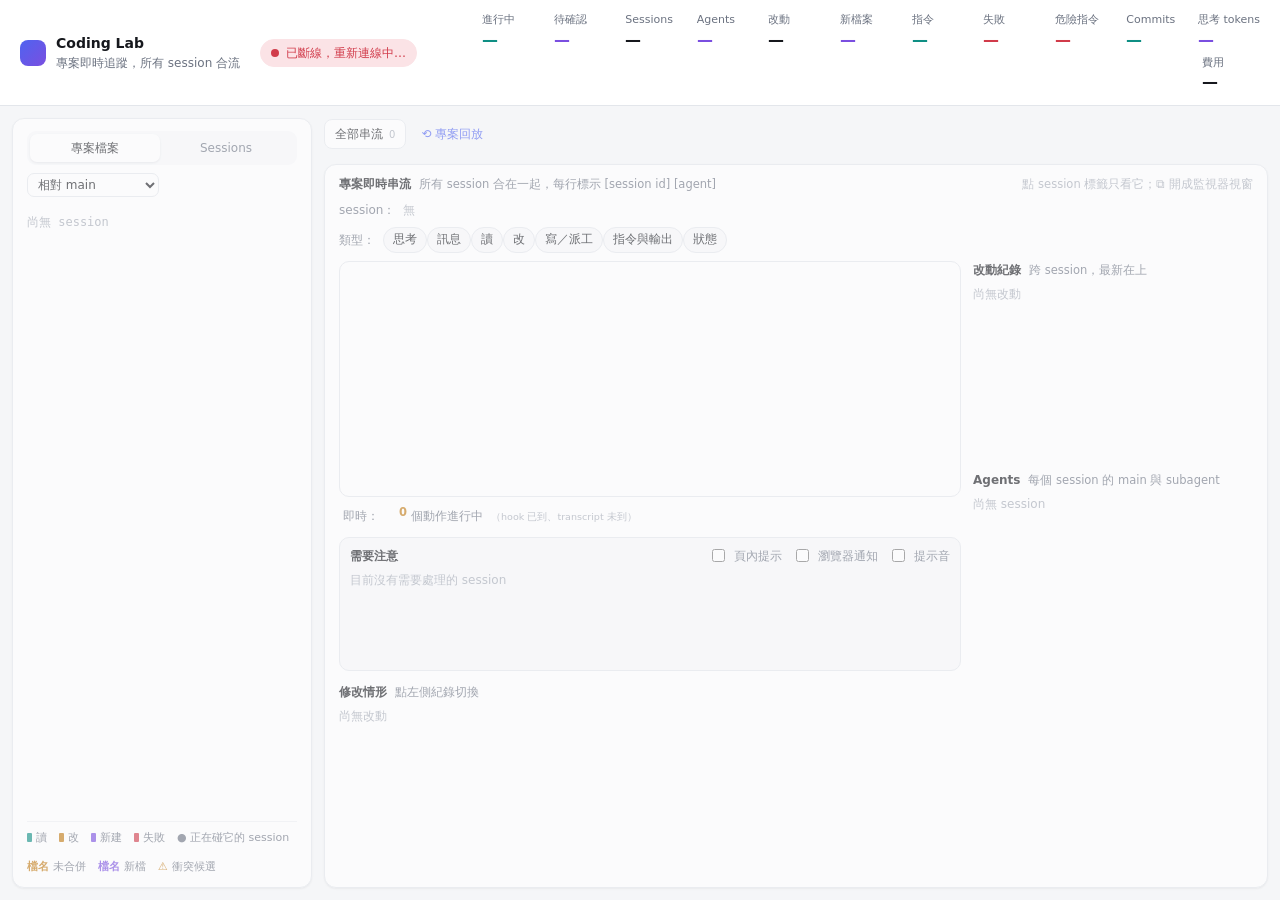
==== commit aebb4e6d: "全專案回放：選專案與時間範圍，專案底下所有 session（含已結束）合成一條串流；GET /api/projects/events 依 (ts_seen, session, pos) 由新往舊分頁、" ====
--- a/web/index.html
+++ b/web/index.html
@@ -41,7 +41,7 @@
     <div class="tbar" id="tbar">
       <select id="tProj" title="專案（session 的 cwd；worktree 與子目錄歸到上層）" hidden></select>
       <select id="tBase" title="檔名顏色依這個基準的 git 狀態">
-        <option value="main">相對整合分支</option>
+        <option value="main">相對 main</option>
         <option value="since">本次開啟以來</option>
         <option value="session">單一 session</option>
         <option value="commit">相對某個 commit</option>
--- a/web/css/app.css
+++ b/web/css/app.css
@@ -353,6 +353,11 @@
 
 /* 監視器視窗（#650）：只留連線狀態與單 session 畫面 */
 .spane .ph .right{display:inline-flex;gap:8px;align-items:center}
+#replayblk .rpwrap{flex:1}
+#replayblk .rptag,.stab.rp{color:var(--accent)}
+.rpform{gap:6px;align-items:center}
+.rpform select,.rpform input{font:inherit;font-size:12px}
+#replayblk .rptag{font-size:11px;padding:1px 6px;border-radius:6px;background:var(--accent-soft)}
 .spane .ph .rptag{font-size:11px;padding:1px 6px;border-radius:6px;background:var(--accent-soft);color:var(--accent)}
 body.monitor .kpis,body.monitor .col-tree,body.monitor .stabs,body.monitor #allblk,body.monitor #spPop{display:none!important}
 body.monitor .main{grid-template-columns:1fr}
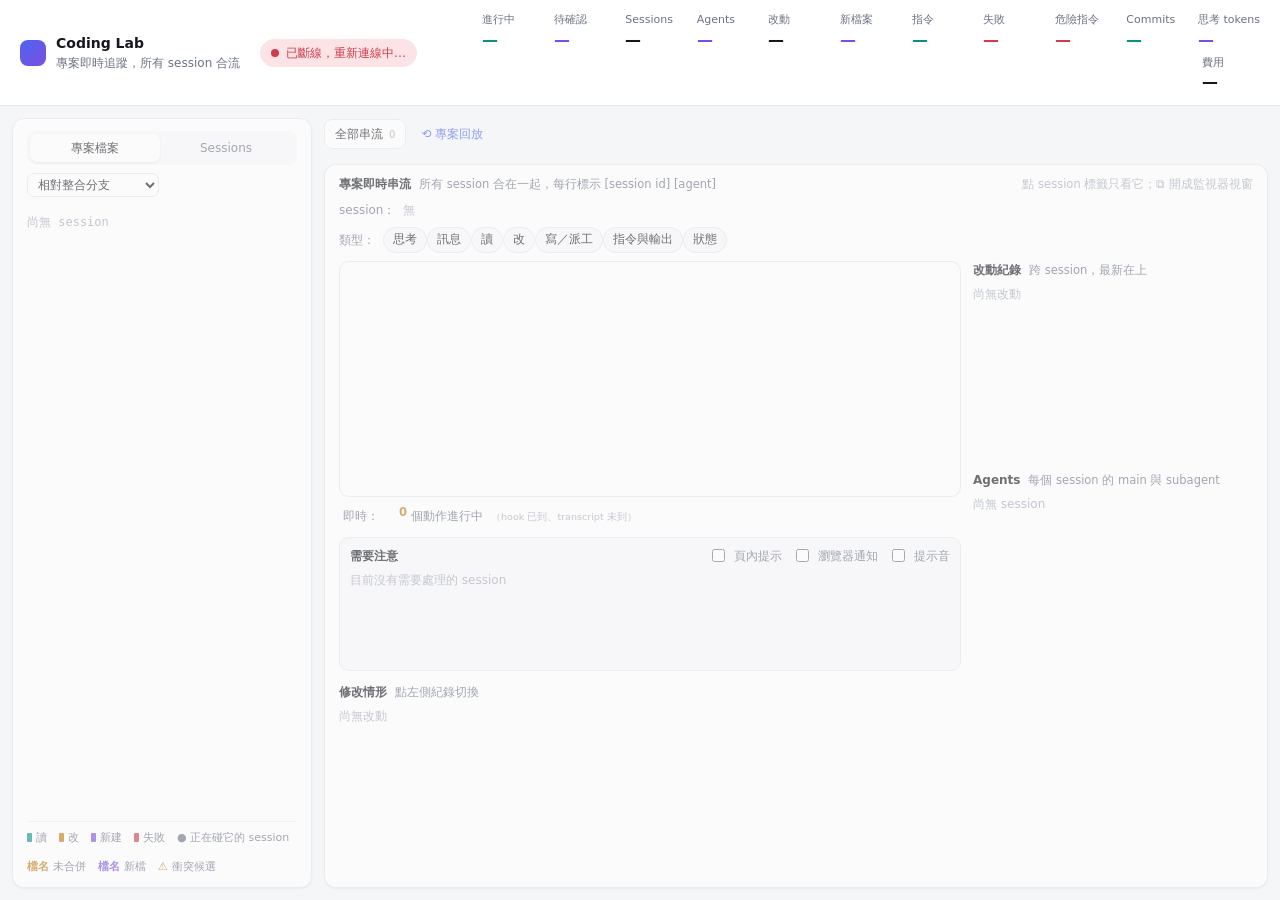
==== commit 94a5734b: "「分支」浮動視窗，做成像 VS Code Git Graph 的圖：檔案樹標題列「⎇ 分支（N）」打開；commit 圖（分支線、分支標籤帶 session、領先落後、衝突候選）、未 commit 列" ====
--- a/web/index.html
+++ b/web/index.html
@@ -41,13 +41,14 @@
     <div class="tbar" id="tbar">
       <select id="tProj" title="專案（session 的 cwd；worktree 與子目錄歸到上層）" hidden></select>
       <select id="tBase" title="檔名顏色依這個基準的 git 狀態">
-        <option value="main">相對 main</option>
+        <option value="main">相對整合分支</option>
         <option value="since">本次開啟以來</option>
         <option value="session">單一 session</option>
         <option value="commit">相對某個 commit</option>
       </select>
       <select id="tBaseSess" title="只看這個 session 的改動" hidden></select>
       <input id="tBaseHash" class="hash" placeholder="commit hash" spellcheck="false" autocomplete="off" maxlength="64" hidden>
+      <button class="btn sm brbtn" id="brToggle" aria-expanded="false" aria-controls="brWin" title="各分支的 session、領先落後、未 commit 的檔、和其他分支同時改到的檔" hidden>⎇ 分支</button>
       <small class="tinfo" id="tInfo"></small>
     </div>
     <div class="tree pane" id="tree"><div class="none">尚無 session</div></div>
@@ -149,6 +150,15 @@
   </div>
   <div class="fw-b livelist" id="liveList"></div>
 </dialog>
+<dialog class="floatwin" id="brWin" aria-labelledby="brWinTitle">
+  <div class="fw-h" id="brWinHandle">
+    <b id="brWinTitle">分支</b>
+    <small id="brWinSub">相對整合分支・拖標題列移動、右下角縮放</small>
+    <button class="fw-x" id="brWinClose" aria-label="關閉">×</button>
+  </div>
+  <div class="fw-b brlist" id="brList"></div>
+  <div class="brdiff" id="brDiff" hidden></div>
+</dialog>
 <pre id="benchOut" hidden></pre>
 </body>
 </html>
--- a/web/css/app.css
+++ b/web/css/app.css
@@ -400,3 +400,51 @@
 .sess button .r{white-space:nowrap}
 .glast.pick{cursor:pointer;text-decoration:underline dotted;text-underline-offset:3px}
 .glast.pick:hover{color:var(--accent)}
+
+/* 分支浮動視窗（#696）：像 VS Code 的 Git Graph */
+#brWin{min-width:420px}
+.brlist{padding:0}
+.grow{display:grid;grid-template-columns:auto minmax(0,1fr) auto auto auto;align-items:center;gap:8px;height:24px;padding-right:8px;font-size:12px;cursor:pointer;border-bottom:1px solid transparent}
+.grow:hover{background:var(--panel-2)}
+.grow.on{background:var(--accent-soft)}
+.grow:focus-visible{outline:2px solid var(--accent);outline-offset:-2px}
+.grow.wip .gs{color:var(--muted);font-style:italic}
+.gsvg{display:block;flex:none}
+.grow .gm{display:flex;align-items:center;gap:5px;min-width:0;overflow:hidden;white-space:nowrap}
+.grow .gs{overflow:hidden;text-overflow:ellipsis;min-width:0}
+.grow .ga{color:var(--muted);font-size:11px;max-width:9em;overflow:hidden;text-overflow:ellipsis;white-space:nowrap}
+.grow .gt{color:var(--dim);font-size:11px;font-variant-numeric:tabular-nums;min-width:3em;text-align:right}
+.grow .gh{color:var(--dim);font-size:11px}
+.ref{display:inline-flex;align-items:center;gap:4px;flex:none;border:1px solid var(--line);border-radius:5px;padding:0 5px;background:var(--panel);font-size:11px;line-height:18px}
+.ref.int{border-color:var(--accent);color:var(--accent)}
+.ref.wipb{border-style:dashed}
+.ref small{color:var(--muted)}
+.ref .shr{border:0;background:none;padding:0 2px;font-size:11px;color:var(--muted);cursor:pointer}
+.ref .shr.cf{color:var(--amber);font-weight:600}
+.bss{display:inline-flex;align-items:center;gap:3px;padding:0 4px;border:0;border-radius:8px;background:var(--panel-2);font-size:10.5px;cursor:pointer}
+.bss i{width:7px;height:7px;border-radius:50%;display:inline-block}
+.brdiff{flex:none;height:50%;display:flex;flex-direction:column;border-top:1px solid var(--line);min-height:0}
+.brdiff[hidden]{display:none}
+.brdiff .bdh{display:flex;align-items:baseline;gap:8px;padding:4px 8px;background:var(--panel-2);min-width:0}
+.brdiff .bdh b{overflow:hidden;text-overflow:ellipsis;white-space:nowrap;min-width:0}
+.brdiff .bdh small{color:var(--dim);flex:1;overflow:hidden;text-overflow:ellipsis;white-space:nowrap}
+.brdiff .bdb{display:grid;grid-template-columns:minmax(160px,32%) minmax(0,1fr);min-height:0;flex:1}
+.brdiff .bdb > :first-child{overflow:auto;border-right:1px solid var(--line-soft)}
+.brdiff .bmsg{margin:0;padding:6px 8px;font-size:11.5px;white-space:pre-wrap;color:var(--muted);border-bottom:1px solid var(--line-soft)}
+.bfl{display:flex;flex-direction:column}
+.bfi{display:flex;align-items:center;gap:6px;text-align:left;border:0;background:none;padding:2px 8px;font-size:11.5px;cursor:pointer;white-space:nowrap;overflow:hidden;text-overflow:ellipsis}
+.bfi:hover{background:var(--panel-2)}
+.bfi.on{background:var(--accent-soft)}
+.bfi.cf{color:var(--amber)}
+.bfi small{color:var(--dim)}
+.bfi .st{font-family:var(--mono);font-size:10.5px;width:1.2em;text-align:center;font-weight:600}
+.bfi .s-A,.bfi .s-U{color:var(--teal)}.bfi .s-M{color:var(--amber)}.bfi .s-D{color:var(--rose)}.bfi .s-R,.bfi .s-C{color:var(--violet)}
+.brdiff .bdc{display:grid;grid-template-columns:repeat(auto-fit,minmax(240px,1fr));gap:1px;background:var(--line);overflow:auto;min-height:0}
+.brdiff .bdcol{background:var(--panel);min-width:0}
+.brdiff .bdt{position:sticky;top:0;background:var(--panel-2);padding:2px 8px;font-size:11.5px;border-bottom:1px solid var(--line-soft)}
+.brdiff .bdl{font-family:var(--mono);font-size:11.5px}
+.brdiff .l{white-space:pre-wrap;word-break:break-all;padding:0 8px}
+.brdiff .l.add{background:var(--teal-soft);color:var(--teal)}
+.brdiff .l.del{background:var(--rose-soft);color:var(--rose)}
+.brdiff .l.hunk{color:var(--accent);background:var(--accent-soft)}
+.brdiff .l.meta{color:var(--dim)}
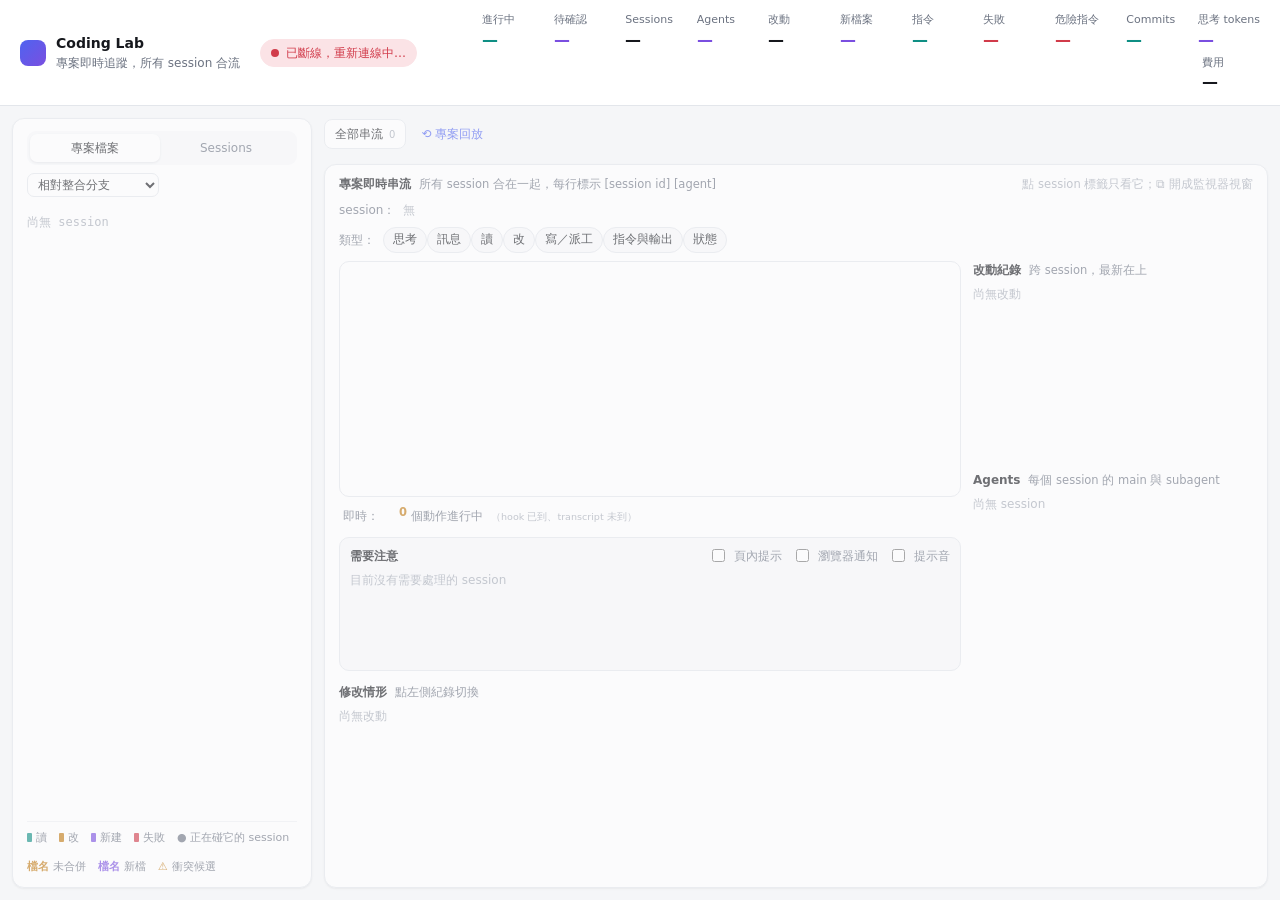
==== commit 4dad6e59: "session tab 列放不下的收進「+N」，點開彈出清單；選中的永遠留在列上，寬度變了重算 refs #704 [done] Co-Authored-By: Claude Opus 5.5 <no" ====
--- a/web/index.html
+++ b/web/index.html
@@ -159,6 +159,7 @@
   <div class="fw-b brlist" id="brList"></div>
   <div class="brdiff" id="brDiff" hidden></div>
 </dialog>
+<div class="tabmenu" id="tabMenu" role="menu" hidden></div>
 <pre id="benchOut" hidden></pre>
 </body>
 </html>
--- a/web/css/app.css
+++ b/web/css/app.css
@@ -141,7 +141,14 @@
 .sess button .r.run{color:var(--teal)}.sess button .r.danger,.sess button .r.fail{color:var(--rose)}.sess button .r.wait{color:var(--amber)}.sess button .r.done{color:var(--accent)}
 
 /* session tab 列 */
-.stabs{display:flex;gap:4px;overflow-x:auto;padding-bottom:2px;align-items:center}
+.stabs{display:flex;gap:4px;overflow:hidden;padding-bottom:2px;align-items:center}
+.stab[hidden]{display:none}
+.stab.more{color:var(--accent);font-weight:600;flex:none}
+.stab.more[aria-expanded="true"]{background:var(--accent-soft)}
+.tabmenu{position:fixed;z-index:30;display:flex;flex-direction:column;gap:2px;min-width:220px;max-width:min(420px,90vw);max-height:60vh;overflow:auto;padding:6px;border:1px solid var(--line);border-radius:10px;background:var(--panel);box-shadow:0 12px 32px rgba(16,24,40,.18)}
+.tabmenu[hidden]{display:none}
+.tabmenu .tmh{font-size:11px;color:var(--dim);padding:2px 6px 4px}
+.tabmenu .stab{justify-content:flex-start;width:100%}
 .stab{display:inline-flex;align-items:center;gap:6px;padding:5px 10px;border-radius:8px;font-size:12px;color:var(--muted);white-space:nowrap;border:1px solid transparent}
 .stab:hover{background:var(--panel-2)}
 .stab.on{background:var(--panel);color:var(--ink);border-color:var(--line)}
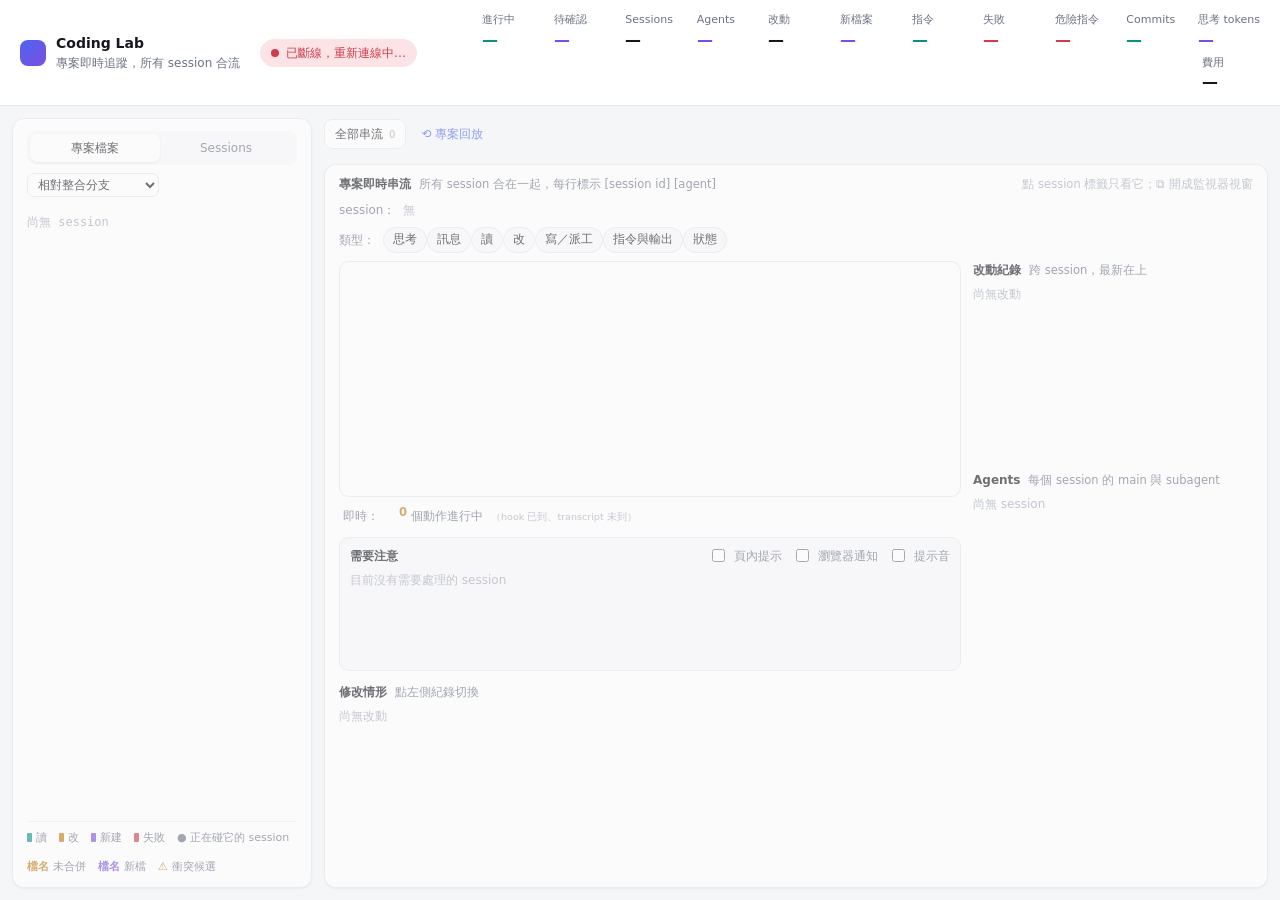
==== commit 5034d3bd: "主頁時間軸回放：⟲ 專案回放把整個主監測頁切成回放模式（串流、注意佇列、改動紀錄、Agents、修改情形、KPI、檔案樹的活動標記都回到時間軸上的時刻），有播放／暫停、速度與拖動；回放中擋下即時的 *" ====
--- a/web/index.html
+++ b/web/index.html
@@ -11,6 +11,7 @@
 <header class="top">
   <div class="brand"><div><h1>Coding Lab</h1><small id="project">專案即時追蹤，所有 session 合流</small></div></div>
   <div class="ctl">
+    <select class="gproj" id="gProj" title="專案：全部（串流每行標專案、檔案樹與改動紀錄依專案分組）或只看一個" hidden></select>
     <span class="conn connecting" id="conn"><i></i><span id="connText">連線中…</span></span>
     <button class="btn" id="mockDrop" hidden>模擬斷線</button>
   </div>
@@ -39,7 +40,6 @@
       <button class="tab" role="tab" data-t="sess">Sessions<small id="sessCount"></small></button>
     </div>
     <div class="tbar" id="tbar">
-      <select id="tProj" title="專案（session 的 cwd；worktree 與子目錄歸到上層）" hidden></select>
       <select id="tBase" title="檔名顏色依這個基準的 git 狀態">
         <option value="main">相對整合分支</option>
         <option value="since">本次開啟以來</option>
@@ -58,8 +58,8 @@
 
   <section class="col col-work">
     <nav class="stabs" id="stabs"></nav>
-    <div class="blk" id="replayblk" hidden>
-      <div class="ovh"><h2>專案回放<small>選專案與時間範圍，所有 session（含已結束）合成一條串流</small></h2><span class="rptag">回放</span></div>
+    <div class="blk tlblk" id="replayblk" hidden>
+      <div class="ovh"><h2>專案回放<small>整個主頁回到選的時間點：串流、注意佇列、改動紀錄、Agents、KPI 都跟著時間軸走</small></h2><span class="rptag">回放</span></div>
       <div class="filters rpform">
         <select id="rpProj" title="專案（session 的 cwd；worktree 與子目錄歸到上層）"></select>
         <select id="rpRange" title="時間範圍">
@@ -70,14 +70,17 @@
         </select>
         <span id="rpCustom" hidden><input type="datetime-local" id="rpFrom" aria-label="開始"> – <input type="datetime-local" id="rpTo" aria-label="結束"></span>
         <button class="btn sm" id="rpGo">載入</button>
-        <small class="tinfo" id="rpInfo"></small>
       </div>
-      <div class="filters"><span class="lab">session：</span><span id="rpSess"><span class="none">無</span></span></div>
-      <div class="filters"><span class="lab">類型：</span><span id="rpKind"></span></div>
-      <div class="streamwrap rpwrap"><div class="stream" id="rpStream"></div></div>
+      <div class="filters tlbar">
+        <button class="btn sm" id="tlPlay" aria-label="播放">▶</button>
+        <select id="tlSpeed" title="播放速度"></select>
+        <input type="range" id="tlSlider" min="0" max="1" step="1000" value="0" aria-label="時間軸">
+        <b class="mono" id="tlTime"></b>
+      </div>
+      <small class="tinfo" id="rpInfo"></small>
     </div>
     <div class="blk" id="allblk">
-      <div class="ovh"><h2>專案即時串流<small>所有 session 合在一起，每行標示 [session id] [agent]</small></h2><span class="hint">點 session 標籤只看它；⧉ 開成監視器視窗</span></div>
+      <div class="ovh"><h2 id="allTitle">專案即時串流<small>所有 session 合在一起，每行標示 [session id] [agent]</small></h2><span class="hint">點 session 標籤只看它；⧉ 開成監視器視窗</span></div>
       <div class="degraded-note" id="degradedNote" role="status" hidden></div>
       <div class="filters"><span class="lab">session：</span><span id="fSess"><span class="none">無</span></span></div>
       <div class="filters"><span class="lab">類型：</span><span id="fKind"></span></div>
--- a/web/css/app.css
+++ b/web/css/app.css
@@ -45,6 +45,7 @@
 button:focus-visible{outline:2px solid var(--accent);outline-offset:2px;border-radius:6px}
 .mono{font-family:var(--mono)}
 .none{color:var(--dim);font-size:12px}
+.none.err{color:var(--rose)}
 
 /* top */
 .top{display:grid;grid-template-columns:auto auto 1fr;align-items:center;gap:20px;padding:12px 20px;background:var(--panel);border-bottom:1px solid var(--line)}
@@ -54,6 +55,24 @@
 .brand h1{margin:0;font-size:14px;font-weight:600}
 .brand small{display:block;color:var(--muted);font-size:12px;font-weight:400}
 .ctl{display:flex;gap:6px;align-items:center;flex-wrap:wrap}
+/* 專案切換（#669）：全部專案／單一專案；專案色標 .pj 與 session 色用同一組色票 */
+.gproj{border:1px solid var(--line);border-radius:7px;background:var(--panel);padding:3px 8px;font-size:12px;max-width:260px;color:var(--ink);font-weight:600}
+.pj{display:inline-block;font-size:10.5px;font-weight:600;line-height:14px;padding:0 5px;border:1px solid currentColor;border-radius:4px;margin-right:6px;vertical-align:middle;max-width:9em;overflow:hidden;text-overflow:ellipsis;white-space:nowrap;font-family:var(--sans)}
+.ln .pj{font-style:normal;max-width:7em;margin-right:4px}
+.node.phdr{background:var(--panel-2);cursor:pointer;font-family:var(--sans);font-weight:600;border-radius:0}
+.node.phdr .psw{display:inline-block;width:8px;height:8px;border-radius:2px;margin-right:6px}
+.node.phdr small{color:var(--muted);font-weight:400}
+.node.phdr .pbr{color:var(--dim);padding:0 4px;border-radius:4px}
+.node.phdr .pbr:hover{color:var(--accent);background:var(--accent-soft)}
+.chg .pjh{font-size:11px;color:var(--muted);padding:4px 6px 2px;border-top:1px solid var(--line-soft);margin-top:2px}
+.chg .pjh:first-child{border-top:0;margin-top:0}
+.sess .pj{margin-right:4px}
+/* hub（#663）：[host] 前綴與上游離線 */
+.hst{color:var(--muted);font-size:10.5px;margin-right:4px;font-family:var(--mono)}
+.ln .hst{display:inline-block;color:var(--term-dim);font-style:normal}
+.stab.offline,.agrow.offline{opacity:.55}
+.stab.offline .dot{background:var(--dim)}
+.sess button .r.offline{color:var(--dim)}
 .btn{padding:6px 12px;border-radius:8px;border:1px solid var(--line);background:var(--panel);font-size:12.5px;font-weight:500}
 .btn:hover{background:var(--panel-2)}
 .conn{display:inline-flex;align-items:center;gap:7px;padding:4px 10px;border-radius:999px;border:1px solid var(--line);font-size:12px;color:var(--muted);white-space:nowrap}
@@ -116,7 +135,6 @@
 @media (prefers-reduced-motion: reduce){.node[class*="flash"],.node.lit .pre{animation:none}}
 .tbar{display:flex;flex-wrap:wrap;gap:6px;align-items:center;font-size:12px}
 .tbar select,.tbar input{border:1px solid var(--line);border-radius:7px;background:var(--panel);padding:3px 6px;font-size:12px;max-width:100%;min-width:0;color:var(--ink)}
-.tbar select#tProj{max-width:100%}
 .tbar input.hash{font-family:var(--mono);width:11em}
 .tbar input.hash.bad{border-color:var(--rose)}
 .tbar .tinfo{color:var(--muted);flex-basis:100%;white-space:nowrap;overflow:hidden;text-overflow:ellipsis}
@@ -360,7 +378,14 @@
 
 /* 監視器視窗（#650）：只留連線狀態與單 session 畫面 */
 .spane .ph .right{display:inline-flex;gap:8px;align-items:center}
-#replayblk .rpwrap{flex:1}
+/* 主頁時間軸回放（#730）：時間軸列在主頁串流上方，不佔滿欄 */
+#replayblk.tlblk{flex:0 0 auto}
+.tlbar{gap:8px;align-items:center}
+.tlbar input[type=range]{flex:1;min-width:120px;accent-color:var(--accent)}
+.tlbar select{font:inherit;font-size:12px}
+#tlTime{font-size:12px;white-space:nowrap}
+#replayblk .tinfo{display:block;padding:0 12px 6px}
+body.replaying #allTitle{color:var(--accent)}
 #replayblk .rptag,.stab.rp{color:var(--accent)}
 .rpform{gap:6px;align-items:center}
 .rpform select,.rpform input{font:inherit;font-size:12px}
@@ -455,3 +480,10 @@
 .brdiff .l.del{background:var(--rose-soft);color:var(--rose)}
 .brdiff .l.hunk{color:var(--accent);background:var(--accent-soft)}
 .brdiff .l.meta{color:var(--dim)}
+
+/* 捲軸（#705）：細、圓角、顏色跟色票（深色模式跟著換）。新版 Chrome 設了 scrollbar-color 會忽略 webkit 樣式，所以標準屬性只給 Firefox */
+::-webkit-scrollbar{width:8px;height:8px}
+::-webkit-scrollbar-track,::-webkit-scrollbar-corner{background:transparent}
+::-webkit-scrollbar-thumb{background-color:var(--line);border-radius:8px;border:2px solid transparent;background-clip:padding-box}
+::-webkit-scrollbar-thumb:hover{background-color:var(--dim)}
+@supports not selector(::-webkit-scrollbar){*{scrollbar-width:thin;scrollbar-color:var(--line) transparent}}
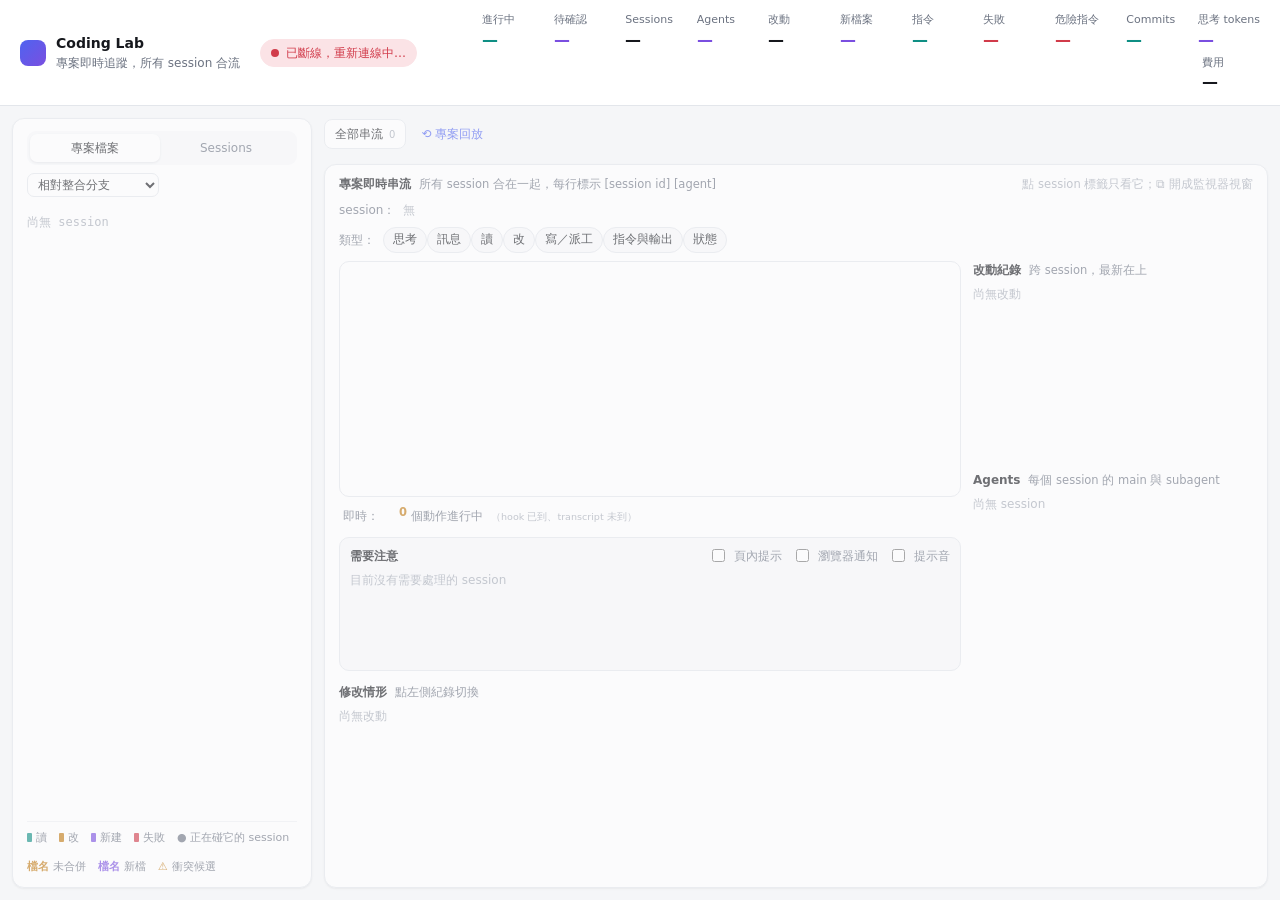
==== commit 311ae048: "無障礙：⎇ 可以用鍵盤按、⧉ 不再是巢狀在 tab 按鈕裡的按鈕（改在 tab 上按 M）、危險指令框不是每 30 秒重唸的 role=alert，只在新的危險列出現時朗讀一次（F-12） refs " ====
--- a/web/index.html
+++ b/web/index.html
@@ -130,7 +130,8 @@
       </div>
       <div class="now" id="spNow"><span class="st" id="spNowSt">—</span><span class="what" id="spNowWhat"></span><span class="tag" id="spNowAg"></span></div>
       <div class="thinkbox" id="spThink" hidden><b>思考</b><span id="spThinkText"></span><small id="spThinkTag"></small></div>
-      <div class="dzbox" id="spDz" hidden role="alert">
+      <div class="dzbox" id="spDz" hidden role="region" aria-label="危險指令">
+        <p class="sr" id="spDzLive" aria-live="assertive"></p>
         <h2>⚠ 危險指令<small id="spDzN"></small></h2>
         <div class="dzlist" id="spDzList"></div>
       </div>
--- a/web/css/app.css
+++ b/web/css/app.css
@@ -487,3 +487,6 @@
 ::-webkit-scrollbar-thumb{background-color:var(--line);border-radius:8px;border:2px solid transparent;background-clip:padding-box}
 ::-webkit-scrollbar-thumb:hover{background-color:var(--dim)}
 @supports not selector(::-webkit-scrollbar){*{scrollbar-width:thin;scrollbar-color:var(--line) transparent}}
+
+/* 只給螢幕閱讀器讀（#747 F-12） */
+.sr { position: absolute; width: 1px; height: 1px; padding: 0; margin: -1px; overflow: hidden; clip: rect(0 0 0 0); white-space: nowrap; border: 0; }
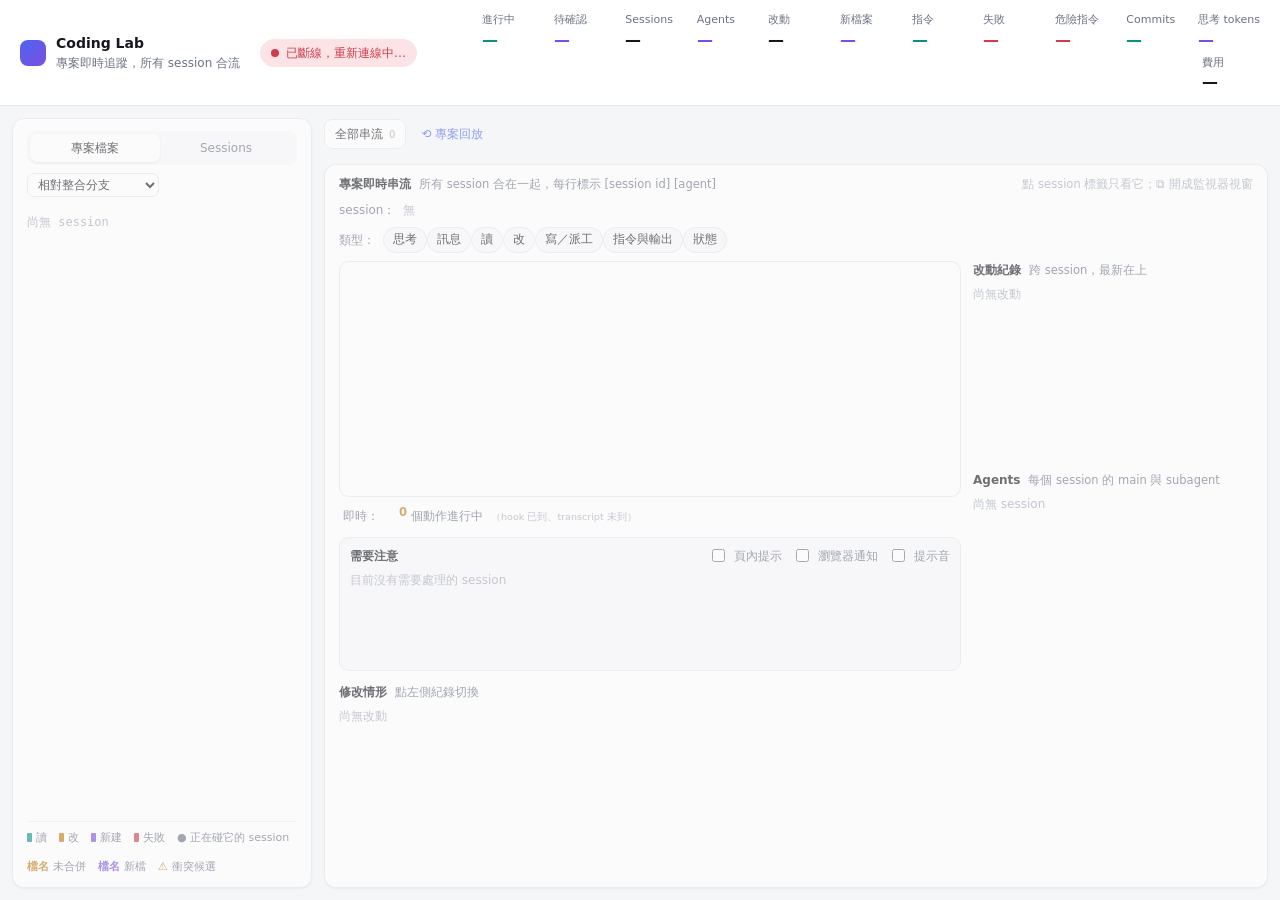
==== commit 95acc782: "前端：collector 寫不進磁碟時（storeError），連線狀態旁顯示「資料沒有寫進磁碟」與待寫筆數；snapshot 一定帶、frame 只在改變時帶（W-M10 前端） refs #784" ====
--- a/web/index.html
+++ b/web/index.html
@@ -13,6 +13,7 @@
   <div class="ctl">
     <select class="gproj" id="gProj" title="專案：全部（串流每行標專案、檔案樹與改動紀錄依專案分組）或只看一個" hidden></select>
     <span class="conn connecting" id="conn"><i></i><span id="connText">連線中…</span></span>
+    <span class="storeerr" id="storeErr" role="status" hidden></span>
     <button class="btn" id="mockDrop" hidden>模擬斷線</button>
   </div>
   <div class="kpis" id="kpis">
--- a/web/css/app.css
+++ b/web/css/app.css
@@ -149,7 +149,7 @@
 .sess button .id{font-family:var(--mono);font-size:11px;font-weight:600}
 .sess button .pr{white-space:nowrap;overflow:hidden;text-overflow:ellipsis}
 .sess button small{display:block;color:var(--muted);font-size:11px}
-.sess button .r{text-align:right;color:var(--muted);font-weight:500;font-size:11px}
+.sess button .r{text-align:right;color:var(--muted);font-weight:500;font-size:11px;white-space:nowrap}
 .sess button .mdl{font-family:var(--mono);font-size:10.5px;color:var(--dim);margin-left:4px}
 .sess button.ended{opacity:.75}
 .sess .srow{display:flex;gap:4px;align-items:center}
@@ -242,7 +242,7 @@
 .sside{display:flex;flex-direction:column;gap:10px;min-width:0;min-height:0}
 .sblk{display:flex;flex-direction:column;gap:6px;min-height:0;flex:1}
 .chg,.agall{display:flex;flex-direction:column;gap:4px;overflow:auto;flex:1;min-height:100px;max-height:300px;font-size:11.5px}
-.agrow{display:grid;grid-template-columns:76px 1fr;gap:8px;align-items:start;padding:4px 6px;border-radius:6px;border:1px solid var(--line-soft)}
+.agrow{display:grid;grid-template-columns:76px 1fr;gap:8px;align-items:start;padding:4px 6px;border-radius:6px;border:1px solid var(--line-soft);contain:layout paint style}
 .agrow .ss{font-family:var(--mono);font-size:11px;font-weight:600}
 .agrow .ags{display:flex;flex-wrap:wrap;gap:4px;min-width:0}
 .agc{display:inline-flex;align-items:center;gap:5px;padding:1px 7px;border-radius:999px;background:var(--panel-2);font-size:11px;color:var(--muted);max-width:100%}
@@ -261,12 +261,11 @@
 
 /* 其他每幀會變的面板也限制排版範圍，避免它們的變動拖累串流（同上，不支援就忽略） */
 .agall,.chg,.att{contain:strict}
-.kpis,.stabs{contain:layout paint style}
+.kpis{contain:layout paint style}
 /* 每幀會變的小地方給固定大小＋contain:strict，變動只在框內重排，不會引發整頁排版 */
 .stabs{height:34px;contain:strict}
 .kpi b{display:block;width:3.6em;height:22px;line-height:22px;contain:strict;white-space:nowrap}
 #liveN{display:inline-block;width:3ch;height:1.4em;text-align:right;contain:strict;vertical-align:bottom}
-.agrow{contain:layout paint style}
 
 /* 改動紀錄（中欄）與修改情形（右欄） */
 .chg button{display:grid;grid-template-columns:auto auto minmax(0,1fr) auto auto;gap:8px;text-align:left;padding:3px 6px;border-radius:6px;color:var(--ink);font-family:var(--mono);font-size:11px;align-items:center;min-height:22px}
@@ -386,10 +385,10 @@
 #tlTime{font-size:12px;white-space:nowrap}
 #replayblk .tinfo{display:block;padding:0 12px 6px}
 body.replaying #allTitle{color:var(--accent)}
-#replayblk .rptag,.stab.rp{color:var(--accent)}
+.stab.rp{color:var(--accent)}
 .rpform{gap:6px;align-items:center}
 .rpform select,.rpform input{font:inherit;font-size:12px}
-#replayblk .rptag{font-size:11px;padding:1px 6px;border-radius:6px;background:var(--accent-soft)}
+#replayblk .rptag{color:var(--accent);font-size:11px;padding:1px 6px;border-radius:6px;background:var(--accent-soft)}
 .spane .ph .rptag{font-size:11px;padding:1px 6px;border-radius:6px;background:var(--accent-soft);color:var(--accent)}
 body.monitor .kpis,body.monitor .col-tree,body.monitor .stabs,body.monitor #allblk,body.monitor #spPop{display:none!important}
 body.monitor .main{grid-template-columns:1fr}
@@ -429,7 +428,6 @@
 .spane .ph .doing{grid-column:1/4;font-size:12px}
 .spane .ph .doing[hidden]{display:none}
 .sess button > span:nth-child(2){min-width:0;overflow:hidden}
-.sess button .r{white-space:nowrap}
 .glast.pick{cursor:pointer;text-decoration:underline dotted;text-underline-offset:3px}
 .glast.pick:hover{color:var(--accent)}
 
@@ -490,3 +488,6 @@
 
 /* 只給螢幕閱讀器讀（#747 F-12） */
 .sr { position: absolute; width: 1px; height: 1px; padding: 0; margin: -1px; overflow: hidden; clip: rect(0 0 0 0); white-space: nowrap; border: 0; }
+
+/* 資料寫不進磁碟的提示（#781 W-M10） */
+.storeerr{margin-left:8px;padding:2px 8px;border-radius:999px;background:var(--rose-soft);color:var(--rose);font-size:12px;font-weight:600}
